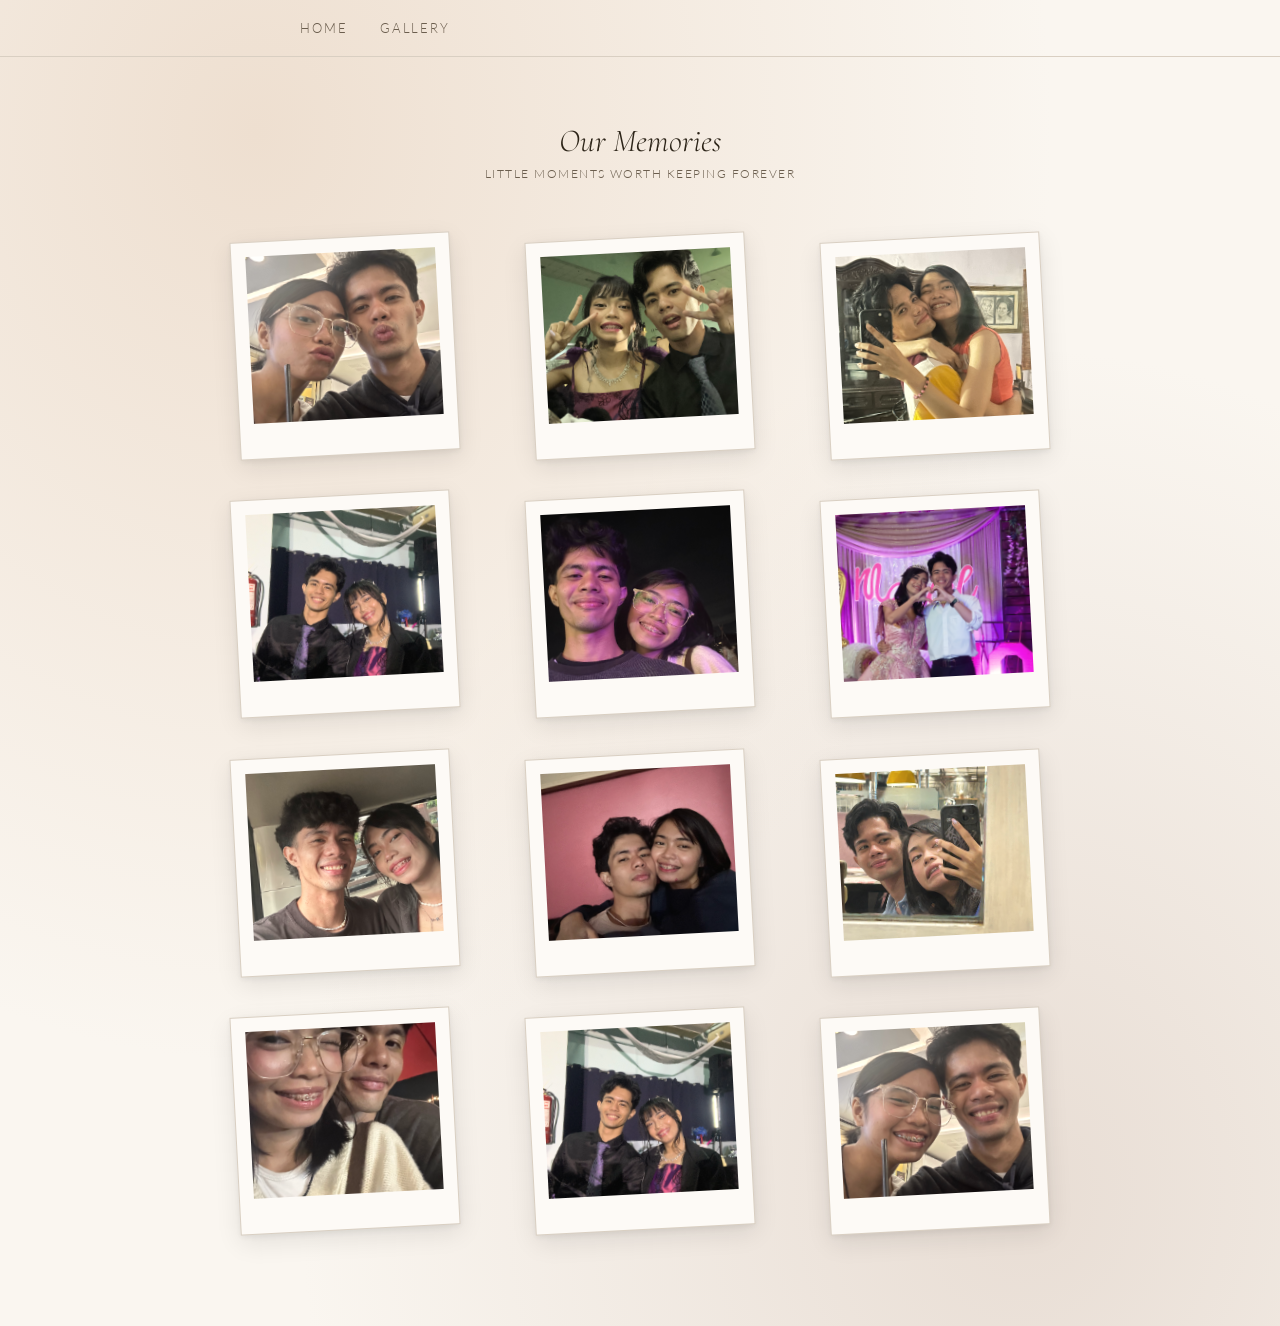
==== gallery.html @ 635ea38b "Add files via upload" ====
<!DOCTYPE html>
<html lang="en">
<head>
    <meta charset="UTF-8">
    <meta name="viewport" content="width=device-width, initial-scale=1.0">
    <title>Our Gallery — My Dearest Bubby</title>
    <link rel="stylesheet" href="styles.css">
    <link rel="stylesheet" href="gallery.css">
</head>
<body>
    <div class="navbar">
        <div class="navbar_container">
            <div class="navbar_links">
                <a href="index.html" class="Home">Home</a>
                <a href="gallery.html" class="Gallery">Gallery</a>
            </div>
        </div>
    </div>

    <div class="gallery-page">

        <div class="gallery-header">
            <h1>Our Memories</h1>
            <p>little moments worth keeping forever</p>
        </div>

        <div class="polaroid-grid">

            <div class="polaroid" style="--r: -3deg; --delay: 0s">
                <div class="polaroid-img">
                    <img src="img/1.jpeg" alt="A memory">
                </div>
            </div>

            <div class="polaroid" style="--r: -3deg; --delay: 0s">
                <div class="polaroid-img">
                    <img src="img/13.JPG" alt="A memory">
                </div>
            </div>
            <div class="polaroid" style="--r: -3deg; --delay: 0s">
                <div class="polaroid-img">
                    <img src="img/3.jpeg" alt="A memory">
                </div>
            </div>
            <div class="polaroid" style="--r: -3deg; --delay: 0s">
                <div class="polaroid-img">
                    <img src="img/11.jpeg" alt="A memory">
                </div>
            </div>
            <div class="polaroid" style="--r: -3deg; --delay: 0s">
                <div class="polaroid-img">
                    <img src="img/5.jpeg" alt="A memory">
                </div>
            </div>
            <div class="polaroid" style="--r: -3deg; --delay: 0s">
                <div class="polaroid-img">
                    <img src="img/4.jpeg" alt="A memory">
                </div>
            </div>
            <div class="polaroid" style="--r: -3deg; --delay: 0s">
                <div class="polaroid-img">
                    <img src="img/7.jpeg" alt="A memory">
                </div>
            </div>
            <div class="polaroid" style="--r: -3deg; --delay: 0s">
                <div class="polaroid-img">
                    <img src="img/8.jpeg" alt="A memory">
                </div>
            </div>
            <div class="polaroid" style="--r: -3deg; --delay: 0s">
                <div class="polaroid-img">
                    <img src="img/9.jpeg" alt="A memory">
                </div>
            </div>
            <div class="polaroid" style="--r: -3deg; --delay: 0s">
                <div class="polaroid-img">
                    <img src="img/6.jpeg" alt="A memory">
                </div>
            </div>
            <div class="polaroid" style="--r: -3deg; --delay: 0s">
                <div class="polaroid-img">
                    <img src="img/11.jpeg" alt="A memory">
                </div>
            </div>
            <div class="polaroid" style="--r: -3deg; --delay: 0s">
                <div class="polaroid-img">
                    <img src="img/2.jpeg" alt="A memory">
                </div>
            </div>
        </div>
    </div>

</body>
</html>
---- styles.css ----
@import url('https://fonts.googleapis.com/css2?family=Cormorant+Garamond:ital,wght@0,300;0,400;1,300;1,400&family=Lato:wght@300;400&display=swap');

/* ── Reset & Base ───────────────────────────── */
*, *::before, *::after {
  box-sizing: border-box;
  margin: 0;
  padding: 0;
}

:root {
  --cream:      #faf6f0;
  --parchment:  #f2ebe0;
  --ink:        #2c2418;
  --ink-light:  #6b5e4e;
  --border:     #d9cfc2;
  --accent:     #a0785a;
}

body {
  background-color: var(--cream);
  background-image:
    radial-gradient(ellipse at 20% 10%, #eedfd0 0%, transparent 55%),
    radial-gradient(ellipse at 80% 90%, #e8ddd4 0%, transparent 50%);
  min-height: 100vh;
  font-family: 'Lato', sans-serif;
  color: var(--ink);
  display: flex;
  flex-direction: column;
  align-items: center;
}

/* ── Navbar ─────────────────────────────────── */
.navbar {
  width: 100%;
  padding: 1.25rem 2rem;
  display: flex;
  justify-content: center;
  border-bottom: 1px solid var(--border);
}

.navbar_container {
  width: 100%;
  max-width: 680px;
}

.navbar_links {
  display: flex;
  gap: 2rem;
}

.navbar_links a {
  font-family: 'Lato', sans-serif;
  font-weight: 300;
  font-size: 0.8rem;
  letter-spacing: 0.15em;
  text-transform: uppercase;
  color: var(--ink-light);
  text-decoration: none;
  transition: color 0.2s ease;
}

.navbar_links a:hover {
  color: var(--accent);
}

/* ── Letter Card ─────────────────────────────── */
.content {
  width: 100%;
  max-width: 620px;
  margin: 4rem auto 5rem;
  padding: 3.5rem 4rem;
  background-color: var(--parchment);
  border: 1px solid var(--border);
  box-shadow:
    0 2px 6px rgba(0,0,0,0.04),
    0 12px 40px rgba(0,0,0,0.07);
  position: relative;
}

/* subtle top rule */
.content::before {
  content: '';
  display: block;
  width: 3rem;
  height: 1px;
  background: var(--accent);
  margin-bottom: 2.5rem;
  opacity: 0.6;
}

/* ── Header ──────────────────────────────────── */
.header h1 {
  font-family: 'Cormorant Garamond', serif;
  font-weight: 300;
  font-style: italic;
  font-size: 1.7rem;
  color: var(--ink);
  margin-bottom: 2rem;
  line-height: 1.3;
}

/* ── Body ────────────────────────────────────── */
.main p {
  font-family: 'Cormorant Garamond', serif;
  font-weight: 300;
  font-size: 1.12rem;
  line-height: 1.95;
  color: var(--ink);
  text-align: justify;
  hyphens: auto;
}

/* ── Footer ──────────────────────────────────── */
.footer {
  margin-top: 2.5rem;
  text-align: right;
}

.footer h2 {
  font-family: 'Cormorant Garamond', serif;
  font-weight: 300;
  font-style: italic;
  font-size: 1.15rem;
  color: var(--ink-light);
}

/* ── Responsive ──────────────────────────────── */
@media (max-width: 680px) {
  .content {
    margin: 2rem 1.25rem 3rem;
    padding: 2.5rem 2rem;
  }

  .header h1  { font-size: 1.4rem; }
  .right p    { font-size: 1rem; }
  .footer h2  { font-size: 1rem; }
}
---- gallery.css ----
@import url('https://fonts.googleapis.com/css2?family=Cormorant+Garamond:ital,wght@0,300;0,400;1,300;1,400&family=Lato:wght@300;400&display=swap');

/* ── Gallery Page ────────────────────────────── */
.gallery-page {
  width: 100%;
  max-width: 900px;
  margin: 4rem auto 6rem;
  padding: 0 1.5rem;
}

/* ── Gallery Header ──────────────────────────── */
.gallery-header {
  text-align: center;
  margin-bottom: 3.5rem;
}

.gallery-header h1 {
  font-family: 'Cormorant Garamond', serif;
  font-weight: 300;
  font-style: italic;
  font-size: 2rem;
  color: var(--ink);
  margin-bottom: 0.4rem;
}

.gallery-header p {
  font-family: 'Lato', sans-serif;
  font-weight: 300;
  font-size: 0.78rem;
  letter-spacing: 0.12em;
  text-transform: uppercase;
  color: var(--ink-light);
}

/* ── Polaroid Grid ───────────────────────────── */
.polaroid-grid {
  display: grid;
  grid-template-columns: repeat(3, 1fr);
  gap: 2.5rem 2rem;
  justify-items: center;
}

/* ── Polaroid Card ───────────────────────────── */
.polaroid {
  background: #fdfaf6;
  padding: 0.9rem 0.9rem 2.2rem;
  box-shadow:
    0 2px 6px rgba(0,0,0,0.07),
    0 8px 24px rgba(0,0,0,0.09);
  border: 1px solid var(--border);
  transform: rotate(var(--r, 0deg));
  transition: transform 0.3s ease, box-shadow 0.3s ease;
  width: 100%;
  max-width: 220px;
  cursor: default;

  /* fade-in on load */
  opacity: 0;
  animation: fadeUp 0.5s ease forwards;
  animation-delay: var(--delay, 0s);
}

.polaroid:hover {
  transform: rotate(0deg) scale(1.04);
  box-shadow:
    0 6px 16px rgba(0,0,0,0.1),
    0 20px 48px rgba(0,0,0,0.13);
  z-index: 10;
}

/* ── Polaroid Image ──────────────────────────── */
.polaroid-img {
  width: 100%;
  aspect-ratio: 1 / 0.88;
  overflow: hidden;
  background-color: var(--parchment);
}

.polaroid-img img {
  width: 100%;
  height: 100%;
  object-fit: cover;
  display: block;
  filter: sepia(12%) contrast(0.96) brightness(1.02);
  transition: filter 0.3s ease;
}

.polaroid:hover .polaroid-img img {
  filter: sepia(0%) contrast(1) brightness(1.04);
}

/* ── Polaroid Caption ────────────────────────── */
.polaroid-caption {
  font-family: 'Cormorant Garamond', serif;
  font-style: italic;
  font-weight: 300;
  font-size: 0.88rem;
  color: var(--ink-light);
  text-align: center;
  margin-top: 0.75rem;
  line-height: 1.4;
}

/* ── Fade-up Animation ───────────────────────── */
@keyframes fadeUp {
  from {
    opacity: 0;
    transform: rotate(var(--r, 0deg)) translateY(14px);
  }
  to {
    opacity: 1;
    transform: rotate(var(--r, 0deg)) translateY(0);
  }
}

/* ── Responsive ──────────────────────────────── */
@media (max-width: 680px) {
  .polaroid-grid {
    grid-template-columns: repeat(2, 1fr);
    gap: 2rem 1.5rem;
  }

  .gallery-header h1 { font-size: 1.5rem; }
}

@media (max-width: 420px) {
  .polaroid-grid {
    grid-template-columns: 1fr;
  }
}
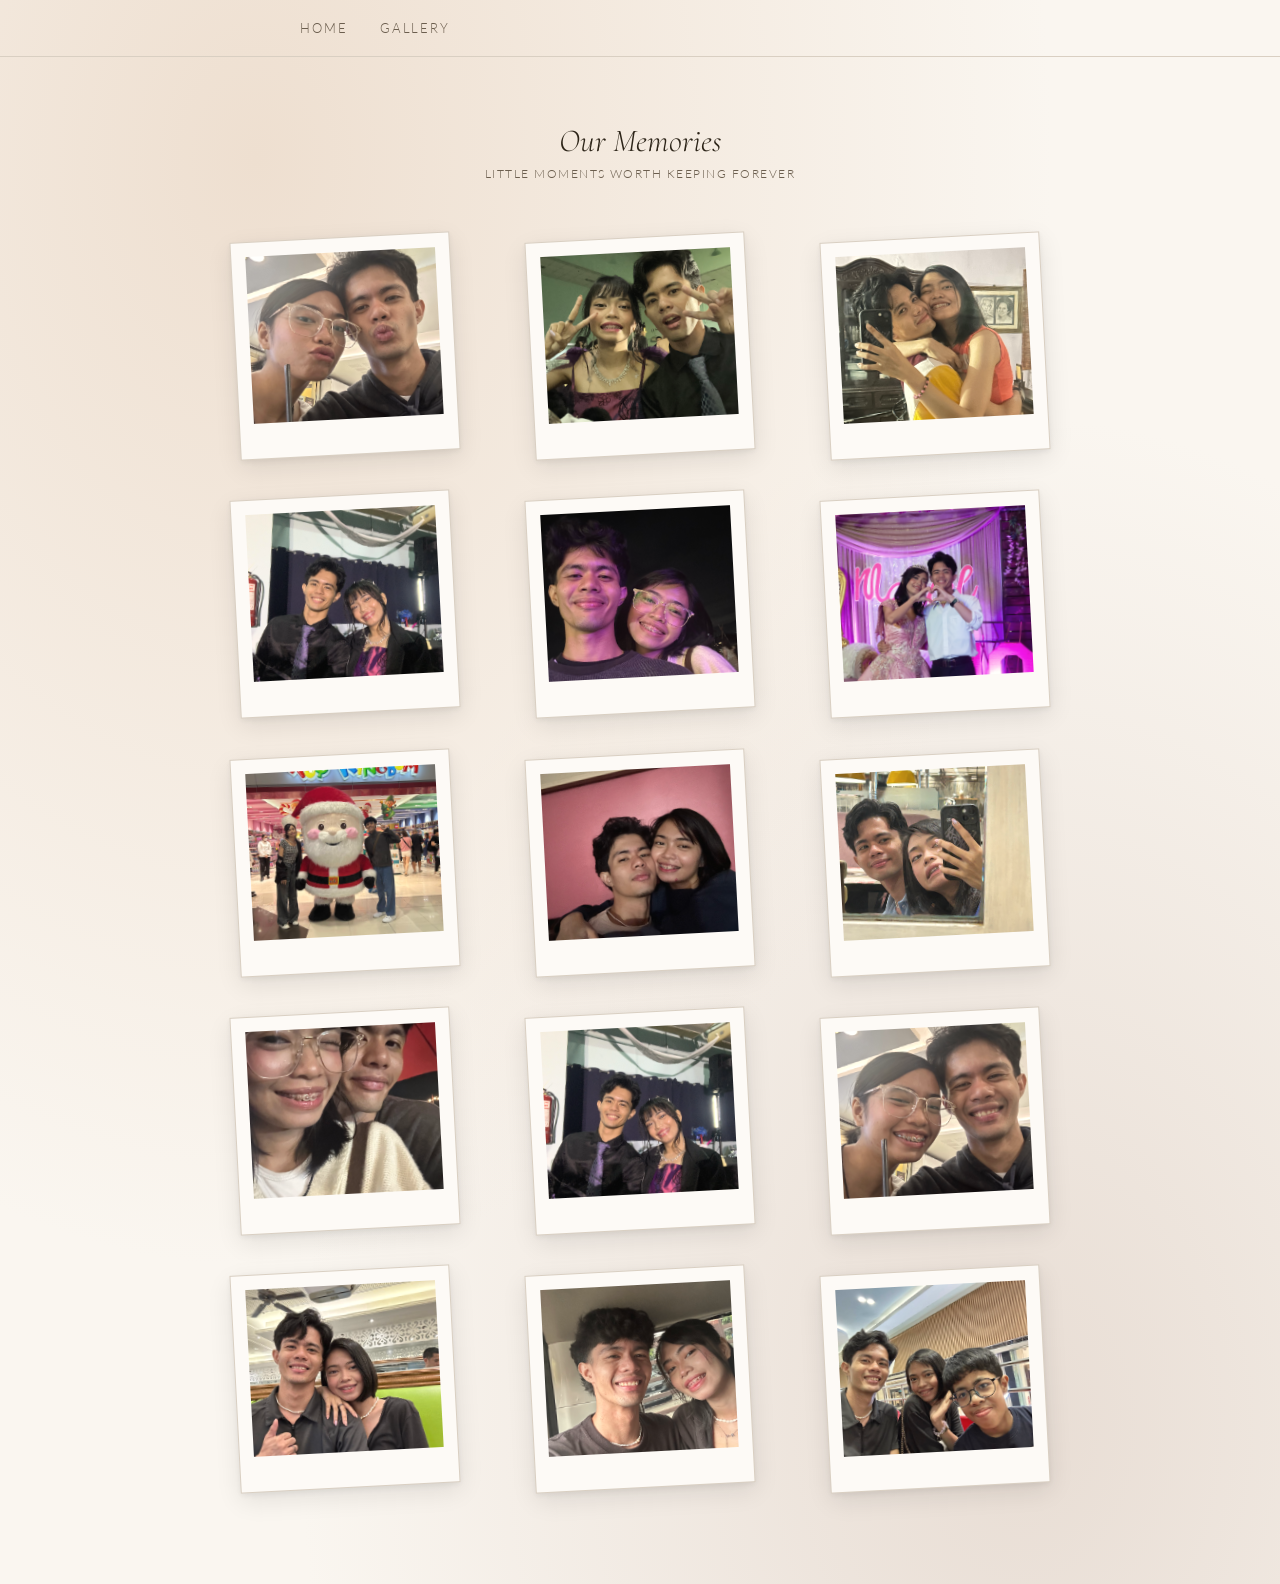
==== commit 13c73cf6: "gallery.html" ====
--- a/gallery.html
+++ b/gallery.html
@@ -59,7 +59,7 @@
             </div>
             <div class="polaroid" style="--r: -3deg; --delay: 0s">
                 <div class="polaroid-img">
-                    <img src="img/7.jpeg" alt="A memory">
+                    <img src="img/14.jpg" alt="A memory">
                 </div>
             </div>
             <div class="polaroid" style="--r: -3deg; --delay: 0s">
@@ -87,8 +87,23 @@
                     <img src="img/2.jpeg" alt="A memory">
                 </div>
             </div>
+                        <div class="polaroid" style="--r: -3deg; --delay: 0s">
+                <div class="polaroid-img">
+                    <img src="img/16.jpg" alt="A memory">
+                </div>
+            </div>
+                        <div class="polaroid" style="--r: -3deg; --delay: 0s">
+                <div class="polaroid-img">
+                    <img src="img/7.jpeg" alt="A memory">
+                </div>
+            </div>
+                        <div class="polaroid" style="--r: -3deg; --delay: 0s">
+                <div class="polaroid-img">
+                    <img src="img/15.jpg" alt="A memory">
+                </div>
+            </div>
         </div>
     </div>
 
 </body>
-</html>+</html>
